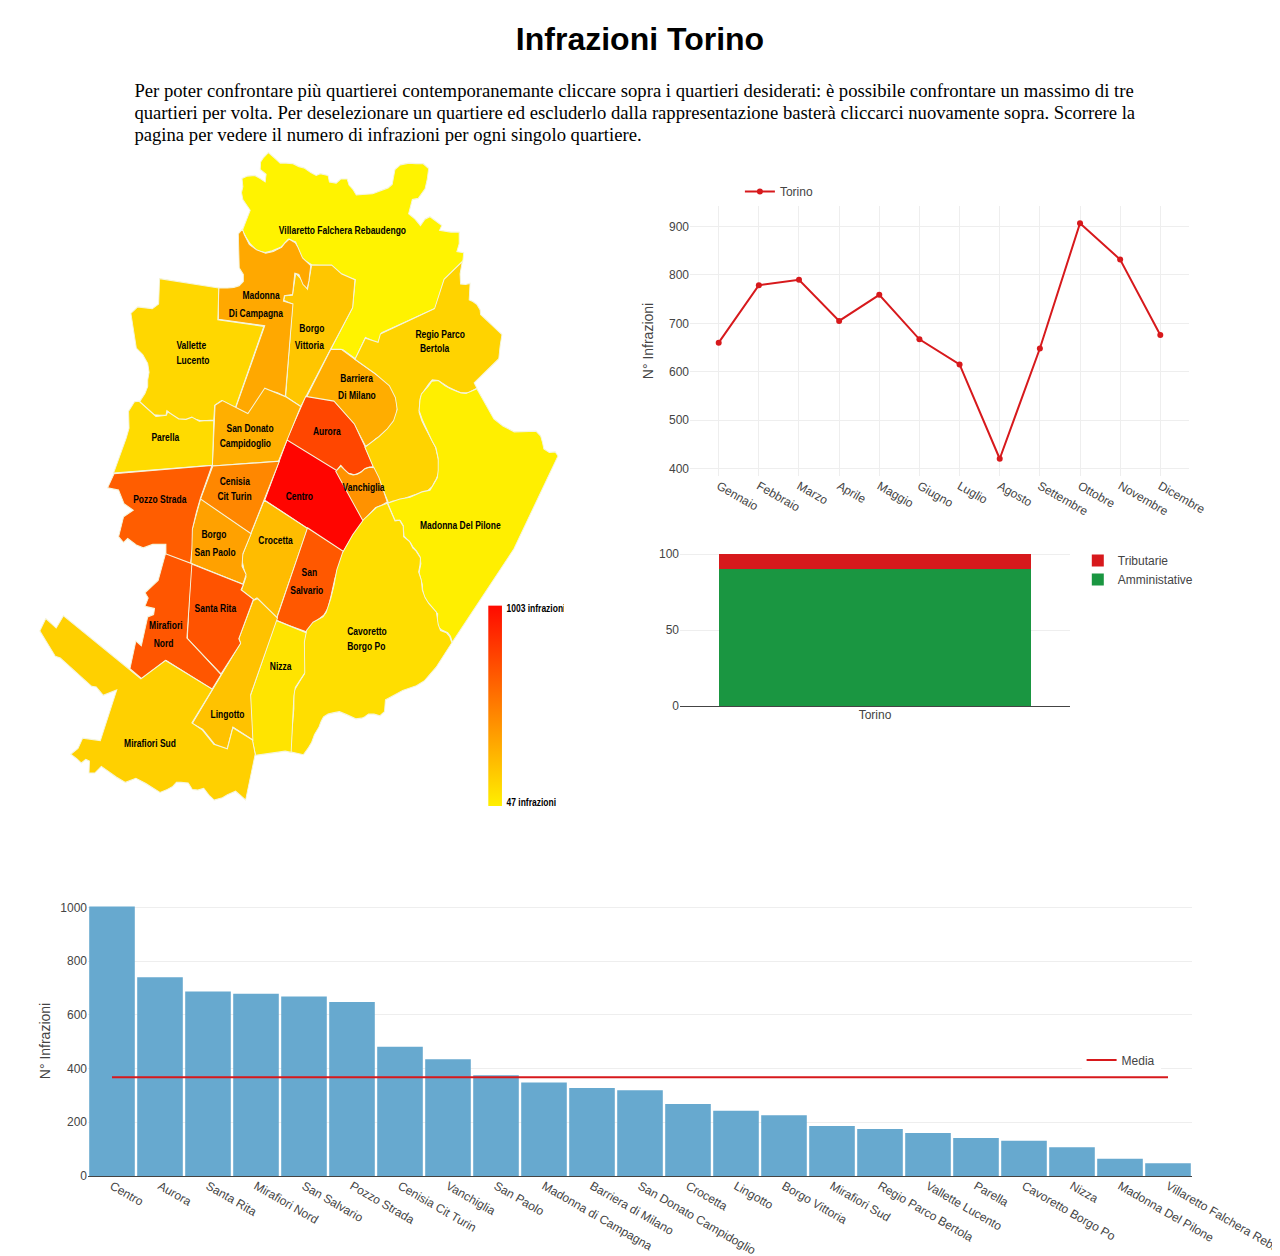
==== index.html @ e5c96c30 "Aggiunto parametro span alle funzioni di plotting" ====
<!DOCTYPE html>
<html lang="en">

<head>
    <meta charset="UTF-8">
    <link rel="stylesheet" href="./css/main.css">
    <title>Infrazioni Torino</title>
</head>

<body onload="readAsync()">
    <h1 class="titolo">Infrazioni Torino</h1>
    <div id="info">Per poter confrontare più quartierei contemporanemante cliccare sopra i quartieri desiderati: è possibile confrontare un massimo di tre quartieri per volta. Per deselezionare un quartiere ed escluderlo dalla rappresentazione basterà cliccarci nuovamente
        sopra. Scorrere la pagina per vedere il numero di infrazioni per ogni singolo quartiere.
    </div>
    <div id="top_part">

        <div class="wrapper_map" id="map_container">
            <svg width="100%" height="100%" viewBox="0 0 1166 1120" preserveAspectRatio="none">
                <defs>
                    <filter x="0" y="0" width="1" height="1" id="solid">
                      <feFlood flood-color="rgba(255, 255, 255, 0.5)"/>
                      <feComposite in="SourceGraphic"/> <!-- operator="or"   -->
                    </filter>
                    <linearGradient id="legenda" x1="50%" y1="0%" x2="50%" y2="100%" > 
                        <stop offset="0%" style="stop-color:rgb(255,10,0);stop-opacity:1" />
                        <stop offset="100%" style="stop-color:rgb(255,246,0);stop-opacity:1" />
                    </linearGradient> 
                  </defs>
    
                <polygon id="Villaretto_Falchera_Rebaudengo" class="quartiere"
                    points="460,143,477,109,461,91,458,79,461,69,459,55,471,51,487,50,499,55,510,61,512,48,499,40,500,27,507,19,517,11,533,22,543,29,556,29,571,30,584,35,595,37,610,45,622,50,631,47,648,50,651,61,666,63,676,56,690,56,694,66,703,74,710,83,746,81,780,71,789,65,795,40,807,32,826,29,841,30,857,30,869,38,866,56,861,73,846,89,833,91,825,115,839,124,851,135,861,124,872,120,898,135,893,143,918,146,936,146,936,166,931,179,946,181,944,196,903,227,883,276,766,317,757,335,730,325,708,361,681,346,654,345,702,274,708,227,677,220,656,204,613,202,590,191,577,163,561,158,544,172,525,178,510,181,492,178,477,166,468,155">
                </polygon>
    
                <polygon id="Borgo_Vittoria" class="quartiere"
                    points="612,202,603,243,587,224,577,216,570,253,553,254,551,262,570,269,555,425,588,442,654,344,702,274,707,227,678,217,656,202">
                </polygon>
    
                <polygon id="Barriera_di_Milano" class="quartiere"
                    points="654,345,677,345,707,362,778,401,791,414,797,427,800,445,798,456,793,467,783,478,772,485,763,493,753,497,743,504,731,510,705,472,663,436,601,426">
                </polygon>
    
                <polygon id="Madonna_di_Campagna" class="quartiere"
                    points="460,141,451,149,453,207,462,218,462,230,453,237,441,240,427,241,408,241,407,294,509,305,445,445,471,456,508,415,519,415,537,419,554,425,571,268,550,263,552,254,570,252,575,216,584,218,593,235,602,242,606,229,610,203,592,190,582,172,576,164,563,158,554,164,546,172,535,176,528,179,511,182,491,176,475,167,464,150">
                </polygon>
    
                <polygon id="Vallette_Lucento" class="quartiere"
                    points="408,241,278,225,276,268,262,276,230,273,215,284,227,343,241,354,252,369,255,384,252,397,252,408,246,420,234,434,266,456,278,457,292,457,294,449,306,457,321,464,331,465,349,462,367,466,382,466,397,465,399,440,414,432,444,445,507,306,406,295">
                </polygon>
    
                <polygon id="Aurora" class="quartiere"
                    points="599,425,556,500,666,552,676,542,690,555,706,558,719,554,731,547,748,544,729,510,706,472,661,433">
                </polygon>
    
                <polygon id="Centro" class="quartiere" points="558,499,509,601,681,689,700,664,726,636,666,550"></polygon>
    
                <polygon id="Crocetta" class="quartiere"
                    points="508,601,603,649,535,801,492,767,485,770,458,754,468,731,463,717,460,706,460,694"></polygon>
    
                <polygon id="San_Donato_Campidoglio" class="quartiere"
                    points="588,442,539,535,394,543,400,440,416,432,472,454,509,411,556,426"></polygon>
    
                <polygon id="Cenisia_Cit_Turin" class="quartiere" points="367,601,395,543,541,535,478,658"></polygon>
    
                <polygon id="San_Paolo" class="quartiere"
                    points="368,599,479,658,461,692,459,713,468,727,461,744,347,708,349,653"></polygon>
    
                <polygon id="San_Salvario" class="quartiere"
                    points="603,648,682,688,663,734,654,765,648,784,639,796,624,805,611,814,602,825,562,814,534,805">
                </polygon>
    
                <polygon id="Regio_Parco_Bertola" class="quartiere"
                    points="730,326,758,333,763,319,882,276,903,226,943,196,938,217,939,234,950,235,960,233,958,261,966,264,975,269,982,278,983,286,1030,320,1026,339,1023,361,969,402,975,411,957,419,938,419,912,409,890,398,877,397,869,404,861,413,851,426,849,438,848,452,854,466,860,476,884,511,890,531,893,544,892,551,889,559,885,566,880,573,877,578,871,582,864,587,853,589,835,593,817,598,801,602,789,603,781,606,729,511,760,493,778,480,792,466,800,447,796,427,783,407,751,386,707,362">
                </polygon>
    
                <polygon id="Vanchiglia" class="quartiere"
                    points="676,543,685,550,694,556,703,558,712,557,721,553,728,548,739,545,749,546,760,563,768,581,778,604,765,610,752,614,739,625,726,638,665,552">
                </polygon>
    
                <polygon id="Madonna_Del_Pilone" class="quartiere"
                    points="975,412,1012,463,1032,475,1057,485,1105,484,1115,492,1119,503,1122,514,1134,520,1147,519,1153,526,1056,684,921,842,917,832,911,826,897,821,890,816,888,806,889,794,882,789,873,780,865,773,859,765,856,754,855,744,852,735,848,724,852,709,850,697,843,688,834,680,829,673,821,667,815,662,813,644,807,636,795,635,779,606,806,599,828,596,854,587,872,584,880,574,888,563,890,550,890,530,885,512,877,501,865,481,855,464,848,449,850,431,853,421,862,413,869,407,876,399,890,398,905,407,917,412,930,416,940,419,951,420">
                </polygon>
    
                <polygon id="Parella" class="quartiere"
                    points="233,433,223,434,210,450,211,479,205,495,177,555,394,542,397,466,376,466,365,467,349,460,336,464,320,463,296,451,293,457,270,459">
                </polygon>
    
                <polygon id="Pozzo_Strada" class="quartiere"
                    points="178,556,393,542,368,597,359,621,350,650,349,684,346,709,292,694,292,676,263,676,242,682,227,677,208,666,199,673,188,663,199,629,220,618,200,607,188,584,164,580">
                </polygon>
    
                <polygon id="Cavoretto_Borgo_Po" class="quartiere"
                    points="778,606,795,636,805,635,813,645,814,663,827,671,834,682,841,687,851,699,850,711,847,723,853,737,855,753,861,766,869,776,886,791,890,812,895,822,908,826,915,832,920,843,885,885,859,908,842,916,812,924,774,940,772,960,762,967,749,964,737,964,728,969,722,971,709,972,689,965,673,960,659,962,648,964,638,969,633,976,628,986,618,999,612,1012,605,1021,594,1033,565,1028,573,955,573,925,587,907,596,896,594,861,596,836,601,822,615,808,637,799,644,791,654,768,661,746,667,720,680,690,702,660,726,634,755,613">
                </polygon>
    
                <polygon id="Nizza" class="quartiere"
                    points="534,805,600,826,596,842,597,894,576,919,573,933,572,948,567,1029,554,1027,489,1034,482,1010,477,934">
                </polygon>
    
                <polygon id="Lingotto" class="quartiere"
                    points="493,768,537,801,478,931,483,1008,439,986,426,1024,401,1017,373,990,350,980,456,843,452,836,484,771">
                </polygon>
    
                <polygon id="Santa_Rita" class="quartiere"
                    points="347,709,462,744,457,753,484,769,452,836,456,844,413,896,339,836"></polygon>
    
                <polygon id="Mirafiori_Nord" class="quartiere"
                    points="291,692,349,709,338,835,413,897,393,922,292,873,239,904,213,887,226,840,238,848,252,799,265,795,267,785,246,781,253,767,246,758,275,737">
                </polygon>
    
                <polygon id="Mirafiori_Sud" class="quartiere"
                    points="67,797,237,904,291,873,394,922,349,979,372,991,397,1015,427,1023,439,987,482,1008,488,1032,467,1110,445,1095,427,1101,416,1106,398,1110,387,1102,375,1090,362,1093,350,1092,341,1081,325,1080,315,1080,307,1087,295,1092,279,1097,248,1082,226,1073,203,1080,183,1071,165,1061,150,1053,136,1064,123,1064,124,1044,116,1041,106,1047,96,1040,83,1032,99,1022,109,1005,148,1009,184,923,154,932,139,918,129,917,60,869,49,866,15,823,28,802,51,818">
                </polygon>
    
                <rect id="legenda_r" class="quartiere"
                    x="1000" y="780" width="30" height="350" fill="url(#legenda)">
                </rect>
    
                <text id="Villaretto_Falchera_Rebaudengo_t" x="540" y="150" class="text_map">Villaretto Falchera Rebaudengo</text><!-- filter="url(#solid)"  aggiungi dentro text tag  -->
                <text id="Borgo_Vittoria_t" x="585" y="315" class="text_map">Borgo
                    <tspan x="575" y="345">Vittoria</tspan></text>
                <text id="Barriera_di_Milano_t" x="675" y="400" class="text_map">Barriera
                    <tspan x="670" y="430">Di Milano</tspan></text>
                <text id="Madonna_di_Campagna_t" x="460" y="260" class="text_map">Madonna
                    <tspan x="430" y="290">Di Campagna</tspan></text>
                <text id="Vallette_Lucento_t" x="315" y="345" class="text_map">Vallette
                    <tspan x="315" y="370">Lucento</tspan></text>
                <text id="Aurora_t" x="615" y="490" class="text_map">Aurora</text>
                <text id="Centro_t" x="555" y="600" class="text_map">Centro</text>
                <text id="Crocetta_t"  x="495" y="675" class="text_map">Crocetta</text>
                <text id="San_Donato_Campidoglio_t" x="425" y="485" class="text_map">San Donato
                    <tspan x="410" y="510">Campidoglio</tspan></text>
                <text id="Cenisia_Cit_Turin_t" x="410" y="575" class="text_map">Cenisia
                    <tspan x="405" y="600">Cit Turin</tspan></text>
                <text id="San_Paolo_t" x="370" y="665" class="text_map">Borgo
                    <tspan x="355" y="695">San Paolo</tspan></text>
                <text id="San_Salvario_t" x="590" y="730" class="text_map">San
                    <tspan x="565" y="760">Salvario</tspan></text>
                <text id="Regio_Parco_Bertola_t" x="840" y="325" class="text_map">Regio Parco
                    <tspan x="850" y="350">Bertola</tspan></text>
                <text id="Vanchiglia_t"  x="680" y="585" class="text_map">Vanchiglia</text>
                <text id="Madonna_Del_Pilone_t" x="850" y="650" class="text_map">Madonna Del Pilone</text>
                <text id="Parella_t" x="260" y="500" class="text_map">Parella</text>
                <text id="Pozzo_Strada_t" x="220" y="605" class="text_map">Pozzo Strada</text>
                <text id="Cavoretto_Borgo_Po_t" x="690" y="830" class="text_map">Cavoretto
                    <tspan x="690" y="855">Borgo Po</tspan></text>
                <text id="Nizza_t" x="520" y="890" class="text_map">Nizza</text>
                <text id="Lingotto_t" x="390" y="970" class="text_map">Lingotto</text>
                <text id="Santa_Rita_t" x="355" y="790" class="text_map">Santa Rita</text>
                <text id="Mirafiori_Nord_t" x="255" y="820" class="text_map">Mirafiori
                    <tspan x="265" y="850">Nord</tspan></text>
                <text id="Mirafiori_Sud_t" x="200" y="1020" class="text_map">Mirafiori Sud </text>
                
                <text id="legend_min_t" x="1040" y="790" class="text_legend">1003 infrazioni </text>
                <text id="legend_max_t" x="1040" y="1120" class="text_legend">47 infrazioni </text>
            </svg>
        </div>
        <div id="wrapper_destra">
            <div class="graph_data" id="turin_temp"></div>
            <div class="graph_data" id="turin_type"></div>
        </div>
    </div>



    <div class="graph_data" id="turin_quartieri"></div>




    <script src="https://ajax.googleapis.com/ajax/libs/jquery/3.4.0/jquery.min.js"></script>
    <script src="https://cdn.plot.ly/plotly-latest.min.js"></script>
    <script src="./scripts/main.js"></script>
    <script src="./scripts/quartieri.js"></script>
    <script src="./scripts/animations.js"></script>
    <script src="./scripts/plotting.js"></script>

</body>

</html>
---- css/main.css ----
html,
body {
    height: 100%
}

polygon {
    stroke: beige;
    stroke-width: 2px;
    fill: grey;
}

.text_map {
    fill: black;
    font: bold 14pt sans-serif;
}

#district_graph {
    display: none;
}

text {
    background-color: beige;
}

.wrapper_map {
    width: 60%;
    margin: 0 auto;
}

.graph_data {
    position: relative;
}

#map_container {
    width: 50%;
}

h1 {
    text-align: center;
    font-family: sans-serif;
}

.text_legend {
    fill: black;
    font: bold 14pt sans-serif;
}

#top_part {
    display: flex;
    flex-direction: column;
}

#map_container {
    width: 100%;
    height: auto;
}

@media only screen and (min-width: 800px) {
    #map_container {
        width: 42%;
        height: auto;
        margin-left: 2%;
    }
    #wrapper_destra {
        height: auto;
        width: 45%;
        margin-right: 5%;
    }
    #info {
        margin: auto;
        width: 80%;
        font-size: 14pt;
    }
    #top_part {
        display: flex;
        flex-direction: row;
    }
}
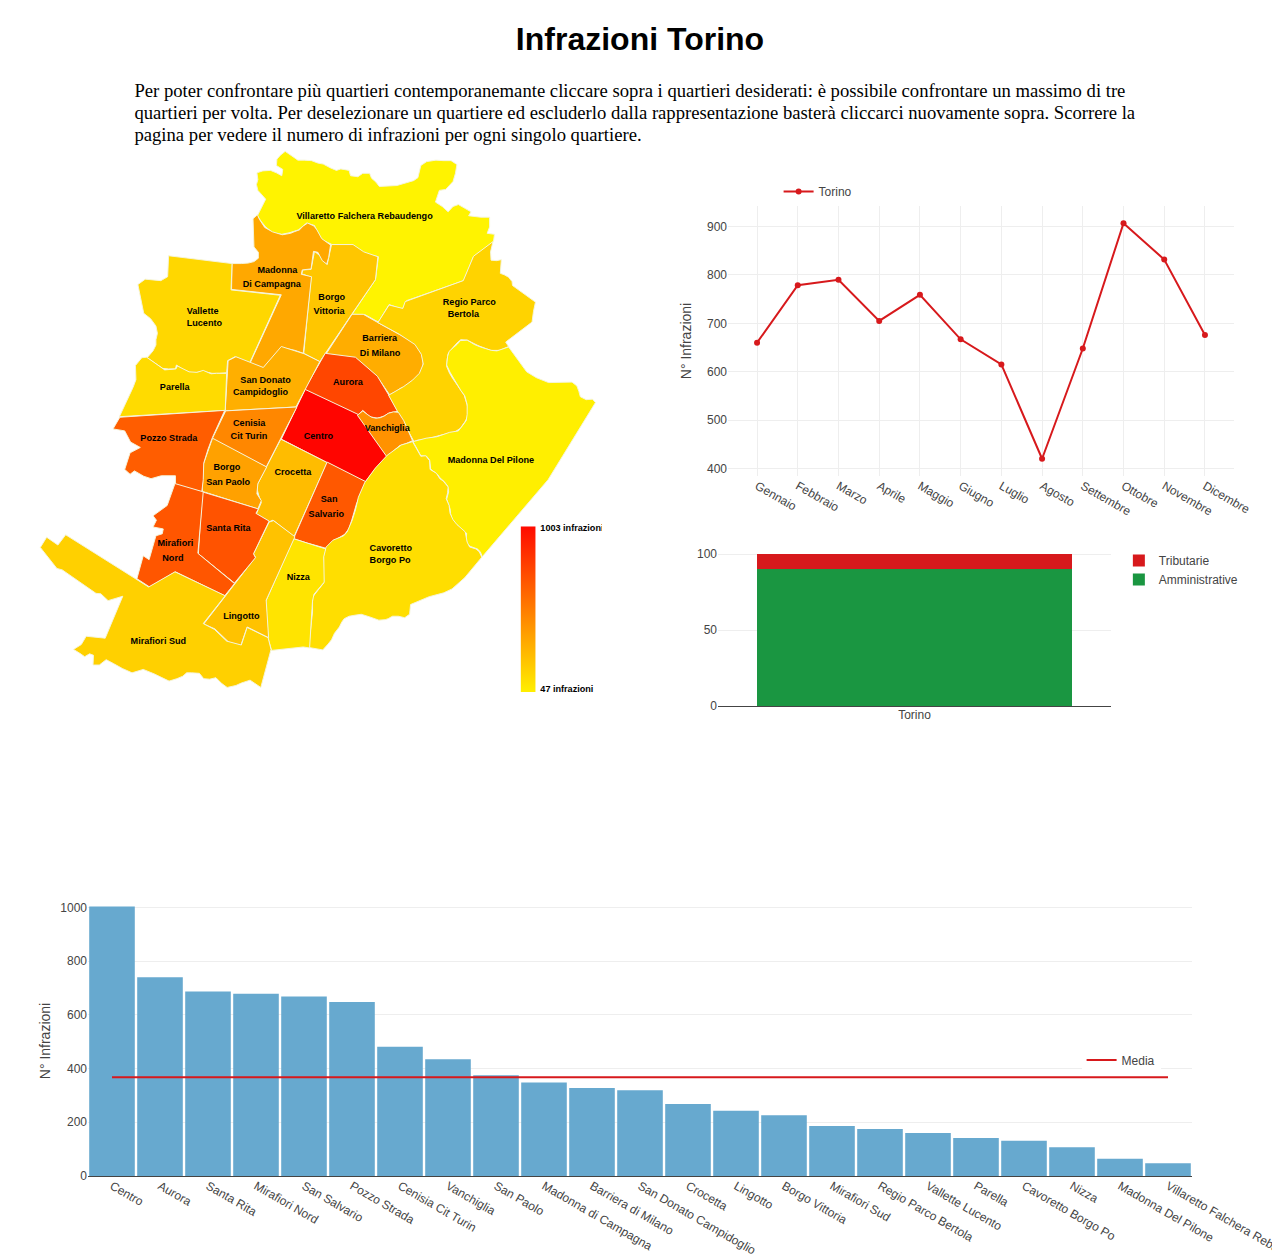
==== commit acad6ae8: "errori grammaticali corretti." ====
--- a/index.html
+++ b/index.html
@@ -9,7 +9,7 @@
 
 <body onload="readAsync()">
     <h1 class="titolo">Infrazioni Torino</h1>
-    <div id="info">Per poter confrontare più quartierei contemporanemante cliccare sopra i quartieri desiderati: è possibile confrontare un massimo di tre quartieri per volta. Per deselezionare un quartiere ed escluderlo dalla rappresentazione basterà cliccarci nuovamente
+    <div id="info">Per poter confrontare più quartieri contemporanemante cliccare sopra i quartieri desiderati: è possibile confrontare un massimo di tre quartieri per volta. Per deselezionare un quartiere ed escluderlo dalla rappresentazione basterà cliccarci nuovamente
         sopra. Scorrere la pagina per vedere il numero di infrazioni per ogni singolo quartiere.
     </div>
     <div id="top_part">
--- a/css/main.css
+++ b/css/main.css
@@ -57,13 +57,13 @@
 
 @media only screen and (min-width: 800px) {
     #map_container {
-        width: 42%;
-        height: auto;
+        width: 45%;
+        height: 45%;
         margin-left: 2%;
     }
     #wrapper_destra {
         height: auto;
-        width: 45%;
+        width: 42%;
         margin-right: 5%;
     }
     #info {
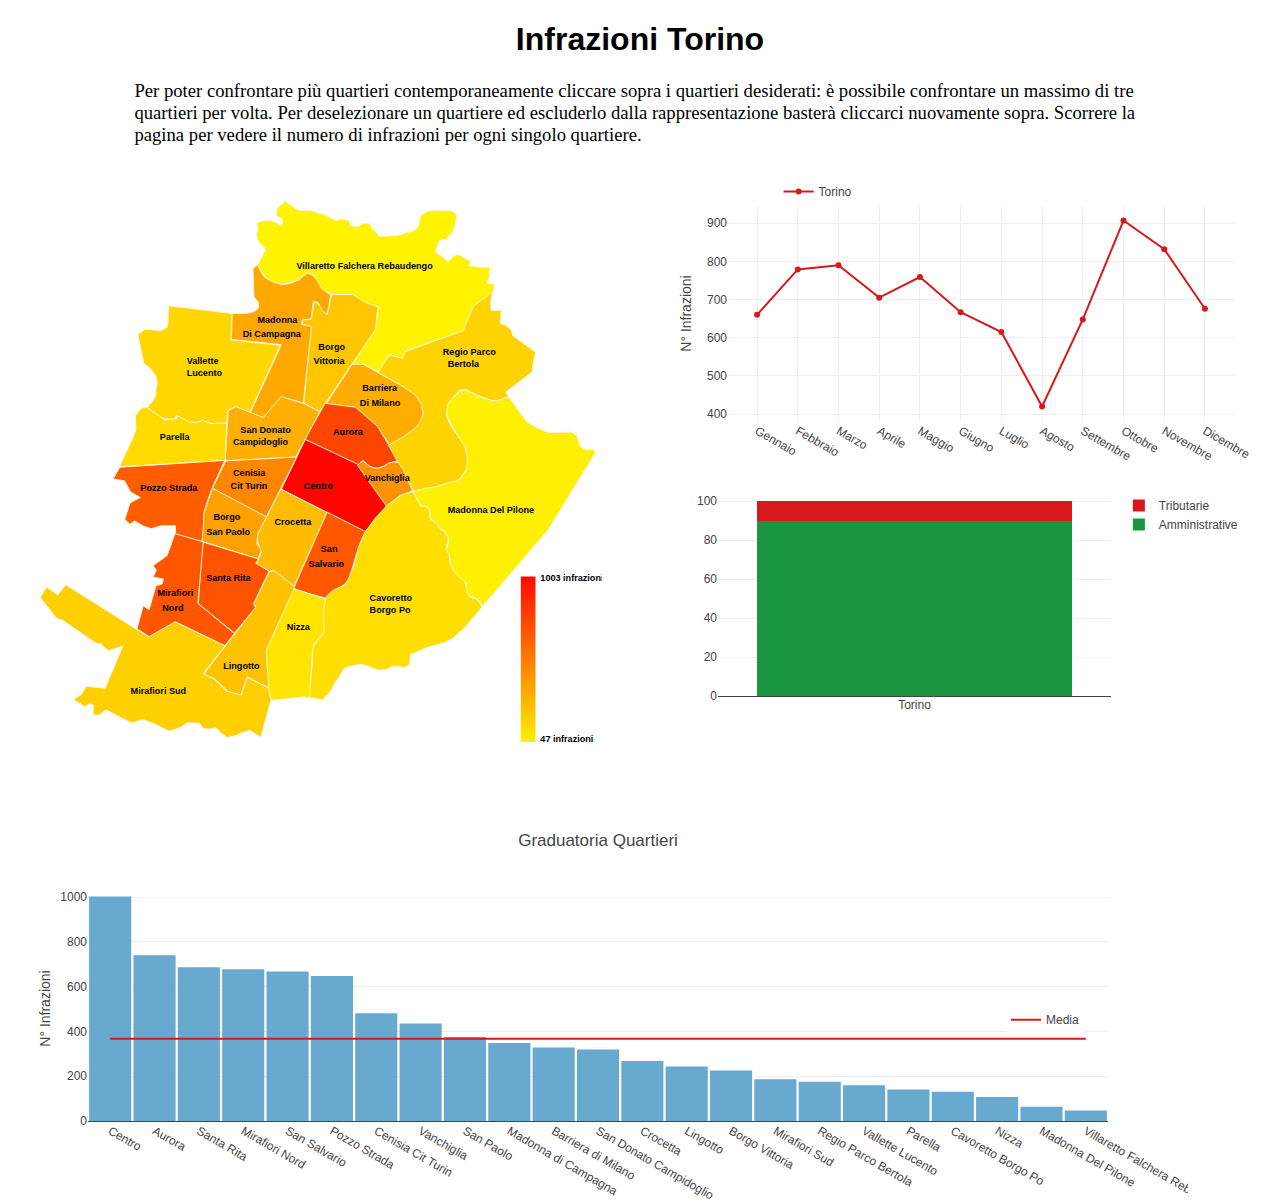
==== commit 16d31d6a: "Bug fix" ====
--- a/index.html
+++ b/index.html
@@ -9,7 +9,7 @@
 
 <body onload="readAsync()">
     <h1 class="titolo">Infrazioni Torino</h1>
-    <div id="info">Per poter confrontare più quartieri contemporanemante cliccare sopra i quartieri desiderati: è possibile confrontare un massimo di tre quartieri per volta. Per deselezionare un quartiere ed escluderlo dalla rappresentazione basterà cliccarci nuovamente
+    <div id="info">Per poter confrontare più quartieri contemporaneamente cliccare sopra i quartieri desiderati: è possibile confrontare un massimo di tre quartieri per volta. Per deselezionare un quartiere ed escluderlo dalla rappresentazione basterà cliccarci nuovamente
         sopra. Scorrere la pagina per vedere il numero di infrazioni per ogni singolo quartiere.
     </div>
     <div id="top_part">
--- a/css/main.css
+++ b/css/main.css
@@ -48,6 +48,7 @@
 #top_part {
     display: flex;
     flex-direction: column;
+    align-items: center;
 }
 
 #map_container {
@@ -75,4 +76,30 @@
         display: flex;
         flex-direction: row;
     }
+}
+
+@media only screen and (orientation: portrait) {
+    #wrapper_destra {
+        width: 90%;
+        margin-right: 5%;
+        height: auto;
+    }
+    #info {
+        margin: auto;
+        width: 90%;
+        font-size: 14pt;
+    }
+    #top_part {
+        display: flex;
+        flex-direction: column;
+        align-items: center;
+    }
+    #map_container {
+        width: 100%;
+        height: auto;
+        margin: auto;
+    }
+    #turin_temp {
+        /* margin-left: -45%; */
+    }
 }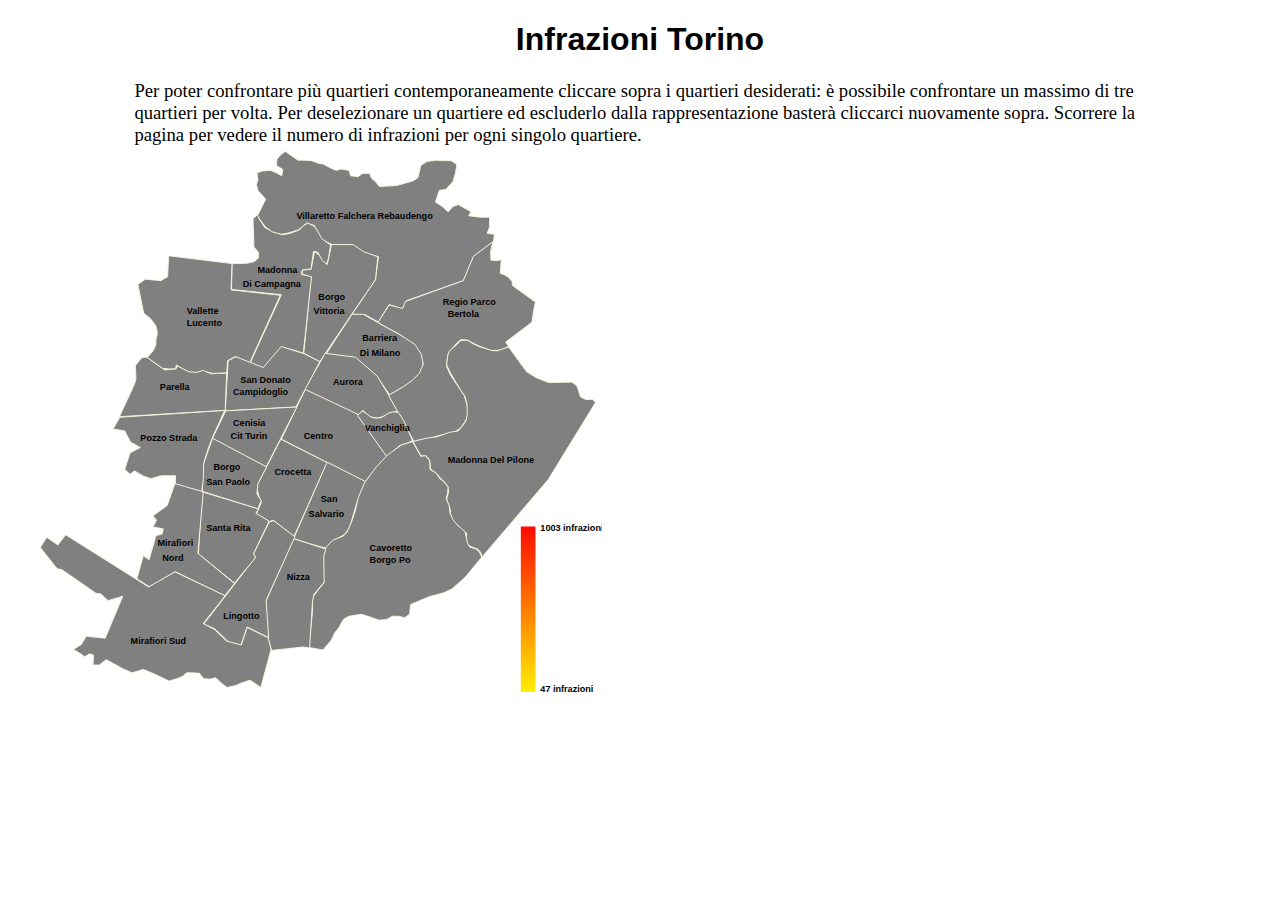
==== commit 6e16e181: "rimossa roba inutile aggiunto file per il refractoring funziona quasi tutto" ====
--- a/index.html
+++ b/index.html
@@ -7,7 +7,7 @@
     <title>Infrazioni Torino</title>
 </head>
 
-<body onload="readAsync()">
+<body onload="readQuartieri()">
     <h1 class="titolo">Infrazioni Torino</h1>
     <div id="info">Per poter confrontare più quartieri contemporaneamente cliccare sopra i quartieri desiderati: è possibile confrontare un massimo di tre quartieri per volta. Per deselezionare un quartiere ed escluderlo dalla rappresentazione basterà cliccarci nuovamente
         sopra. Scorrere la pagina per vedere il numero di infrazioni per ogni singolo quartiere.
@@ -169,10 +169,13 @@
 
     <script src="https://ajax.googleapis.com/ajax/libs/jquery/3.4.0/jquery.min.js"></script>
     <script src="https://cdn.plot.ly/plotly-latest.min.js"></script>
+    <script src="./scripts/utility_functions.js"></script>
+    <script src="./scripts/plotting.js"></script>
+    <script src="./scripts/quartieri.js"></script>
     <script src="./scripts/main.js"></script>
-    <script src="./scripts/quartieri.js"></script>
+
     <script src="./scripts/animations.js"></script>
-    <script src="./scripts/plotting.js"></script>
+
 
 </body>
 
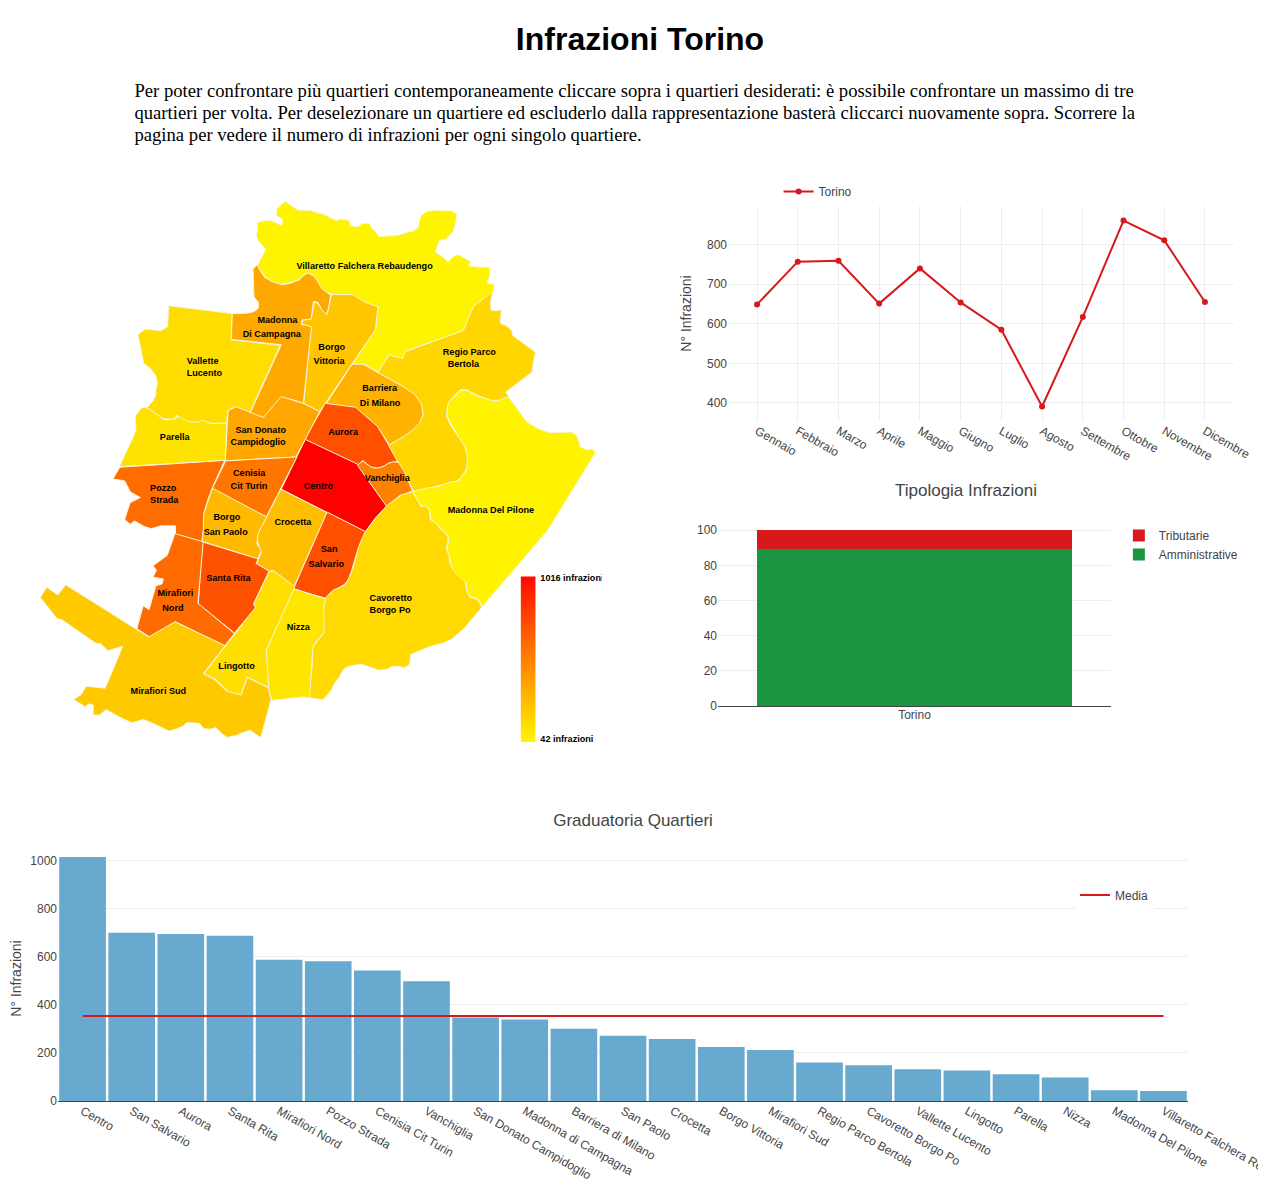
==== commit 2a9897e4: "Bug fix" ====
--- a/index.html
+++ b/index.html
@@ -23,7 +23,7 @@
                     </filter>
                     <linearGradient id="legenda" x1="50%" y1="0%" x2="50%" y2="100%" > 
                         <stop offset="0%" style="stop-color:rgb(255,10,0);stop-opacity:1" />
-                        <stop offset="100%" style="stop-color:rgb(255,246,0);stop-opacity:1" />
+                        <stop offset="100%" style="stop-color:rgb(255,254,0);stop-opacity:1" />
                     </linearGradient> 
                   </defs>
     
@@ -124,15 +124,15 @@
                     <tspan x="430" y="290">Di Campagna</tspan></text>
                 <text id="Vallette_Lucento_t" x="315" y="345" class="text_map">Vallette
                     <tspan x="315" y="370">Lucento</tspan></text>
-                <text id="Aurora_t" x="615" y="490" class="text_map">Aurora</text>
+                <text id="Aurora_t" x="605" y="490" class="text_map">Aurora</text>
                 <text id="Centro_t" x="555" y="600" class="text_map">Centro</text>
                 <text id="Crocetta_t"  x="495" y="675" class="text_map">Crocetta</text>
-                <text id="San_Donato_Campidoglio_t" x="425" y="485" class="text_map">San Donato
-                    <tspan x="410" y="510">Campidoglio</tspan></text>
+                <text id="San_Donato_Campidoglio_t" x="415" y="485" class="text_map">San Donato
+                    <tspan x="405" y="510">Campidoglio</tspan></text>
                 <text id="Cenisia_Cit_Turin_t" x="410" y="575" class="text_map">Cenisia
                     <tspan x="405" y="600">Cit Turin</tspan></text>
                 <text id="San_Paolo_t" x="370" y="665" class="text_map">Borgo
-                    <tspan x="355" y="695">San Paolo</tspan></text>
+                    <tspan x="350" y="695">San Paolo</tspan></text>
                 <text id="San_Salvario_t" x="590" y="730" class="text_map">San
                     <tspan x="565" y="760">Salvario</tspan></text>
                 <text id="Regio_Parco_Bertola_t" x="840" y="325" class="text_map">Regio Parco
@@ -140,18 +140,19 @@
                 <text id="Vanchiglia_t"  x="680" y="585" class="text_map">Vanchiglia</text>
                 <text id="Madonna_Del_Pilone_t" x="850" y="650" class="text_map">Madonna Del Pilone</text>
                 <text id="Parella_t" x="260" y="500" class="text_map">Parella</text>
-                <text id="Pozzo_Strada_t" x="220" y="605" class="text_map">Pozzo Strada</text>
+                <text id="Pozzo_Strada_t" x="240" y="605" class="text_map">Pozzo
+                    <tspan x="240" y="630">Strada</tspan></text>
                 <text id="Cavoretto_Borgo_Po_t" x="690" y="830" class="text_map">Cavoretto
                     <tspan x="690" y="855">Borgo Po</tspan></text>
                 <text id="Nizza_t" x="520" y="890" class="text_map">Nizza</text>
-                <text id="Lingotto_t" x="390" y="970" class="text_map">Lingotto</text>
+                <text id="Lingotto_t" x="380" y="970" class="text_map">Lingotto</text>
                 <text id="Santa_Rita_t" x="355" y="790" class="text_map">Santa Rita</text>
                 <text id="Mirafiori_Nord_t" x="255" y="820" class="text_map">Mirafiori
                     <tspan x="265" y="850">Nord</tspan></text>
                 <text id="Mirafiori_Sud_t" x="200" y="1020" class="text_map">Mirafiori Sud </text>
                 
-                <text id="legend_min_t" x="1040" y="790" class="text_legend">1003 infrazioni </text>
-                <text id="legend_max_t" x="1040" y="1120" class="text_legend">47 infrazioni </text>
+                <text id="legend_min_t" x="1040" y="790" class="text_legend">1016 infrazioni </text>
+                <text id="legend_max_t" x="1040" y="1120" class="text_legend">42 infrazioni </text>
             </svg>
         </div>
         <div id="wrapper_destra">
--- a/css/main.css
+++ b/css/main.css
@@ -99,7 +99,4 @@
         height: auto;
         margin: auto;
     }
-    #turin_temp {
-        /* margin-left: -45%; */
-    }
 }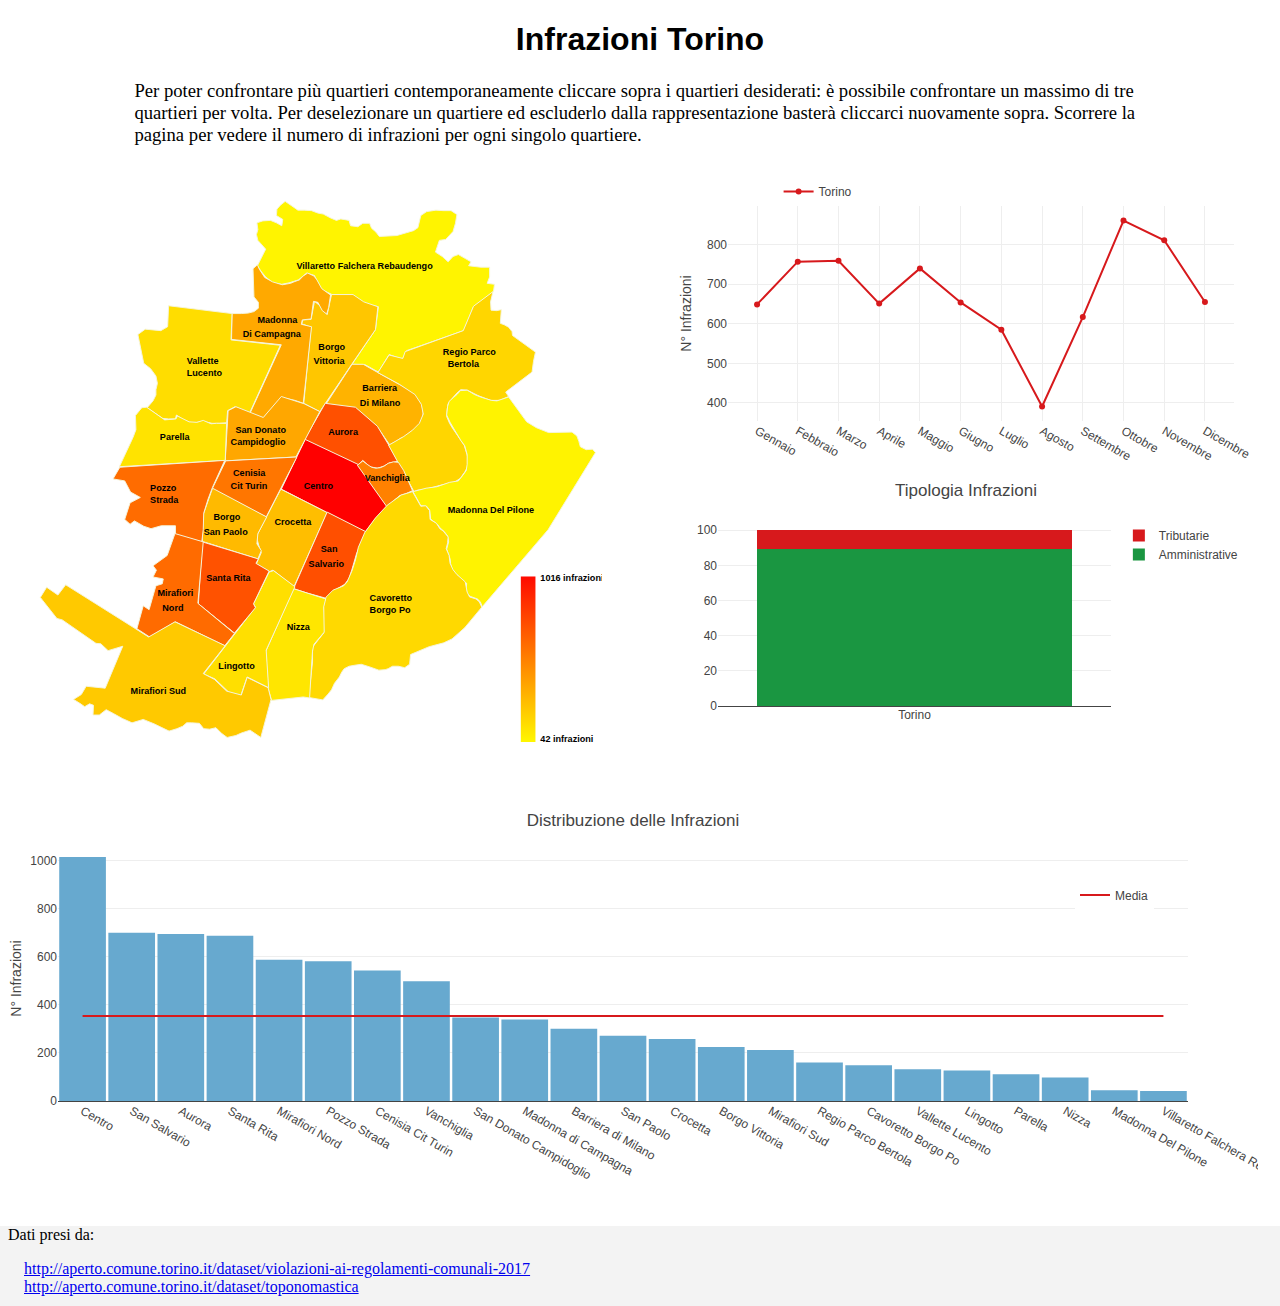
==== commit cec48e41: "source added" ====
--- a/index.html
+++ b/index.html
@@ -165,7 +165,16 @@
 
     <div class="graph_data" id="turin_quartieri"></div>
 
+    <footer>
+        Dati presi da: <br>
+        <div class="links">
+            <a href="http://aperto.comune.torino.it/dataset/violazioni-ai-regolamenti-comunali-2017">http://aperto.comune.torino.it/dataset/violazioni-ai-regolamenti-comunali-2017</a>
+            <br>
+            <a href="http://aperto.comune.torino.it/dataset/toponomastica">http://aperto.comune.torino.it/dataset/toponomastica</a>
+        </div>
 
+
+    </footer>
 
 
     <script src="https://ajax.googleapis.com/ajax/libs/jquery/3.4.0/jquery.min.js"></script>
--- a/css/main.css
+++ b/css/main.css
@@ -99,4 +99,19 @@
         height: auto;
         margin: auto;
     }
+}
+
+.links {
+    padding-left: 1em;
+    padding-top: 1em;
+}
+
+footer {
+    background-color: #f3f3f3;
+    margin-top: 25px;
+    margin-left: -10px;
+    padding-left: 10px;
+    margin-right: -10px;
+    padding-right: 10px;
+    padding-bottom: 10px;
 }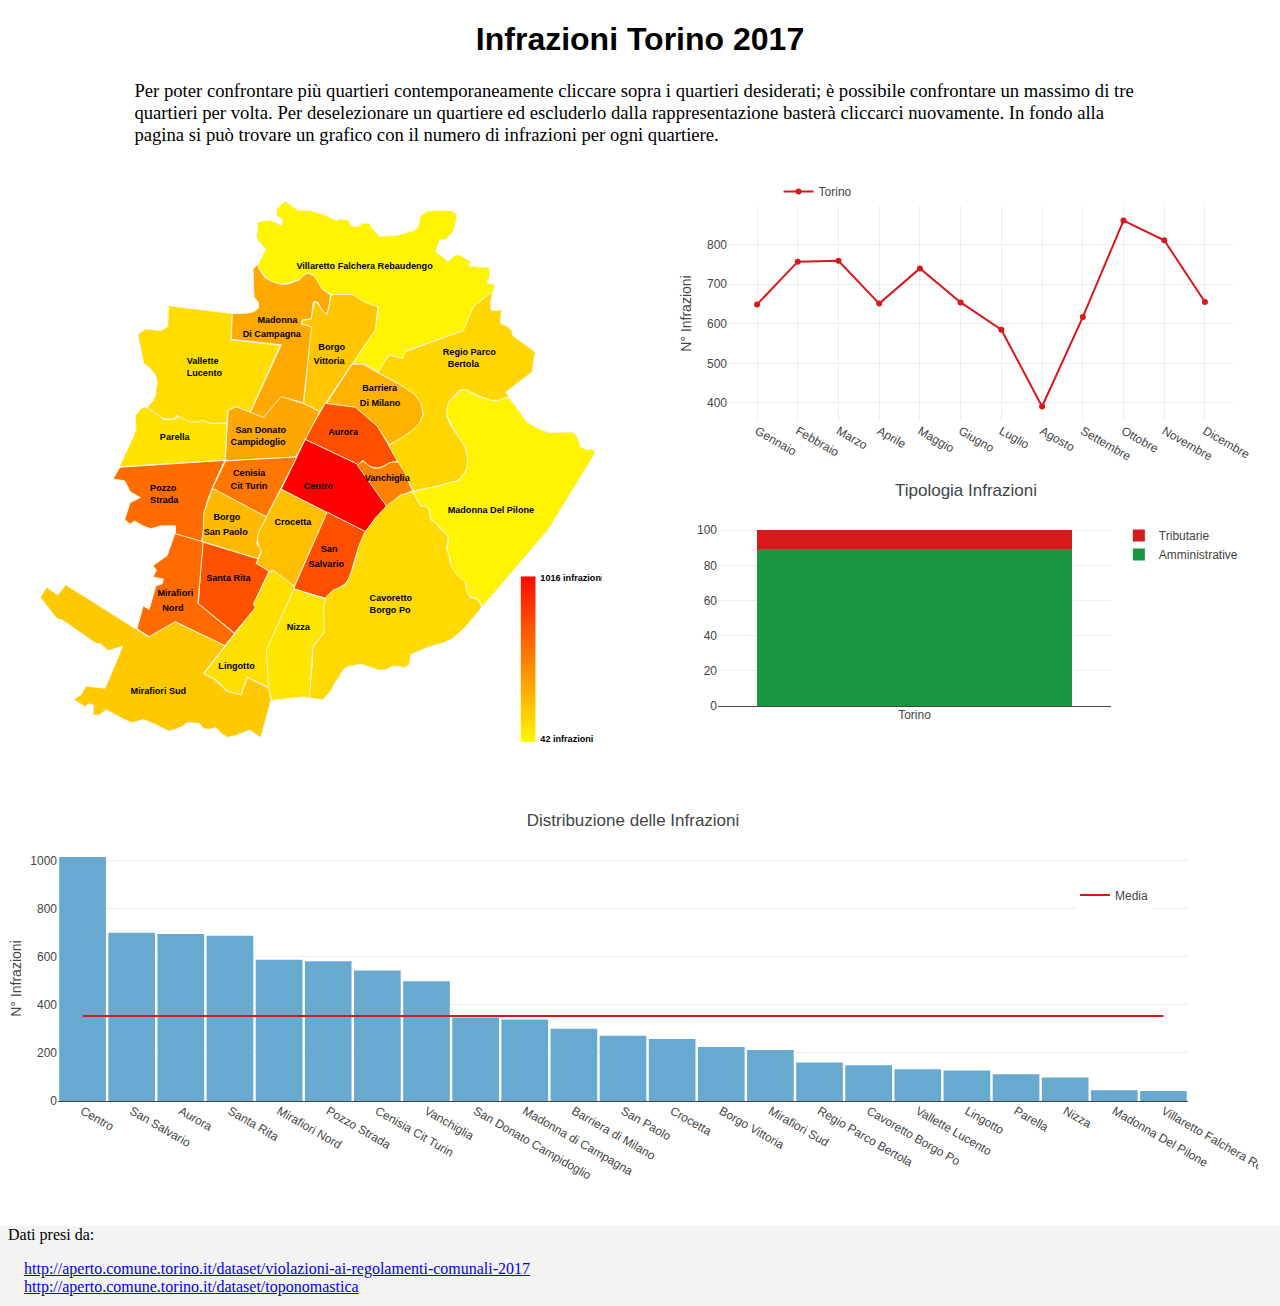
==== commit 35f06e3e: "aggiustamenti testo" ====
--- a/index.html
+++ b/index.html
@@ -4,29 +4,30 @@
 <head>
     <meta charset="UTF-8">
     <link rel="stylesheet" href="./css/main.css">
-    <title>Infrazioni Torino</title>
+    <title>Infrazioni Torino 2017</title>
 </head>
 
 <body onload="readQuartieri()">
-    <h1 class="titolo">Infrazioni Torino</h1>
-    <div id="info">Per poter confrontare più quartieri contemporaneamente cliccare sopra i quartieri desiderati: è possibile confrontare un massimo di tre quartieri per volta. Per deselezionare un quartiere ed escluderlo dalla rappresentazione basterà cliccarci nuovamente
-        sopra. Scorrere la pagina per vedere il numero di infrazioni per ogni singolo quartiere.
+    <!-- Esegue la funzione readQuartieri() una volta caricato il body, quindi dopo aver linkato gli script alla fine del body-->
+
+    <h1 class="titolo">Infrazioni Torino 2017</h1>
+    <div id="info">Per poter confrontare più quartieri contemporaneamente cliccare sopra i quartieri desiderati; è possibile confrontare un massimo di tre quartieri per volta. Per deselezionare un quartiere ed escluderlo dalla rappresentazione basterà cliccarci nuovamente.
+        In fondo alla pagina si può trovare un grafico con il numero di infrazioni per ogni quartiere.
     </div>
     <div id="top_part">
-
         <div class="wrapper_map" id="map_container">
             <svg width="100%" height="100%" viewBox="0 0 1166 1120" preserveAspectRatio="none">
                 <defs>
                     <filter x="0" y="0" width="1" height="1" id="solid">
                       <feFlood flood-color="rgba(255, 255, 255, 0.5)"/>
                       <feComposite in="SourceGraphic"/> <!-- operator="or"   -->
-                    </filter>
+                    </filter> <!-- Filtro SVG pensato per dare background al testo, alla fine non è stato usato-->
                     <linearGradient id="legenda" x1="50%" y1="0%" x2="50%" y2="100%" > 
                         <stop offset="0%" style="stop-color:rgb(255,10,0);stop-opacity:1" />
                         <stop offset="100%" style="stop-color:rgb(255,254,0);stop-opacity:1" />
-                    </linearGradient> 
+                    </linearGradient> <!-- Gradiente lineare per la colorazione della leggenda-->
                   </defs>
-    
+                <!-- Definizione Poligoni dei quartieri per punti -->
                 <polygon id="Villaretto_Falchera_Rebaudengo" class="quartiere"
                     points="460,143,477,109,461,91,458,79,461,69,459,55,471,51,487,50,499,55,510,61,512,48,499,40,500,27,507,19,517,11,533,22,543,29,556,29,571,30,584,35,595,37,610,45,622,50,631,47,648,50,651,61,666,63,676,56,690,56,694,66,703,74,710,83,746,81,780,71,789,65,795,40,807,32,826,29,841,30,857,30,869,38,866,56,861,73,846,89,833,91,825,115,839,124,851,135,861,124,872,120,898,135,893,143,918,146,936,146,936,166,931,179,946,181,944,196,903,227,883,276,766,317,757,335,730,325,708,361,681,346,654,345,702,274,708,227,677,220,656,204,613,202,590,191,577,163,561,158,544,172,525,178,510,181,492,178,477,166,468,155">
                 </polygon>
@@ -110,11 +111,11 @@
                 <polygon id="Mirafiori_Sud" class="quartiere"
                     points="67,797,237,904,291,873,394,922,349,979,372,991,397,1015,427,1023,439,987,482,1008,488,1032,467,1110,445,1095,427,1101,416,1106,398,1110,387,1102,375,1090,362,1093,350,1092,341,1081,325,1080,315,1080,307,1087,295,1092,279,1097,248,1082,226,1073,203,1080,183,1071,165,1061,150,1053,136,1064,123,1064,124,1044,116,1041,106,1047,96,1040,83,1032,99,1022,109,1005,148,1009,184,923,154,932,139,918,129,917,60,869,49,866,15,823,28,802,51,818">
                 </polygon>
-    
+                <!-- Definizione rettangolo legenda -->
                 <rect id="legenda_r" class="quartiere"
                     x="1000" y="780" width="30" height="350" fill="url(#legenda)">
                 </rect>
-    
+                <!-- Definizione nomi dei quartieri per punti -->
                 <text id="Villaretto_Falchera_Rebaudengo_t" x="540" y="150" class="text_map">Villaretto Falchera Rebaudengo</text><!-- filter="url(#solid)"  aggiungi dentro text tag  -->
                 <text id="Borgo_Vittoria_t" x="585" y="315" class="text_map">Borgo
                     <tspan x="575" y="345">Vittoria</tspan></text>
@@ -155,16 +156,15 @@
                 <text id="legend_max_t" x="1040" y="1120" class="text_legend">42 infrazioni </text>
             </svg>
         </div>
+        <!-- Div per graficare l'andamento temporale e la divisione del tipo di sanzione -->
         <div id="wrapper_destra">
             <div class="graph_data" id="turin_temp"></div>
             <div class="graph_data" id="turin_type"></div>
         </div>
     </div>
-
-
-
+    <!-- Div per graficare la classifica dei quartieri -->
     <div class="graph_data" id="turin_quartieri"></div>
-
+    <!-- Futer con le con le fonti-->
     <footer>
         Dati presi da: <br>
         <div class="links">
@@ -172,21 +172,17 @@
             <br>
             <a href="http://aperto.comune.torino.it/dataset/toponomastica">http://aperto.comune.torino.it/dataset/toponomastica</a>
         </div>
-
-
     </footer>
 
-
+    <!-- CDNs -->
     <script src="https://ajax.googleapis.com/ajax/libs/jquery/3.4.0/jquery.min.js"></script>
     <script src="https://cdn.plot.ly/plotly-latest.min.js"></script>
+    <!-- Script interni usati -->
     <script src="./scripts/utility_functions.js"></script>
     <script src="./scripts/plotting.js"></script>
     <script src="./scripts/quartieri.js"></script>
     <script src="./scripts/main.js"></script>
-
     <script src="./scripts/animations.js"></script>
-
-
 </body>
 
 </html>